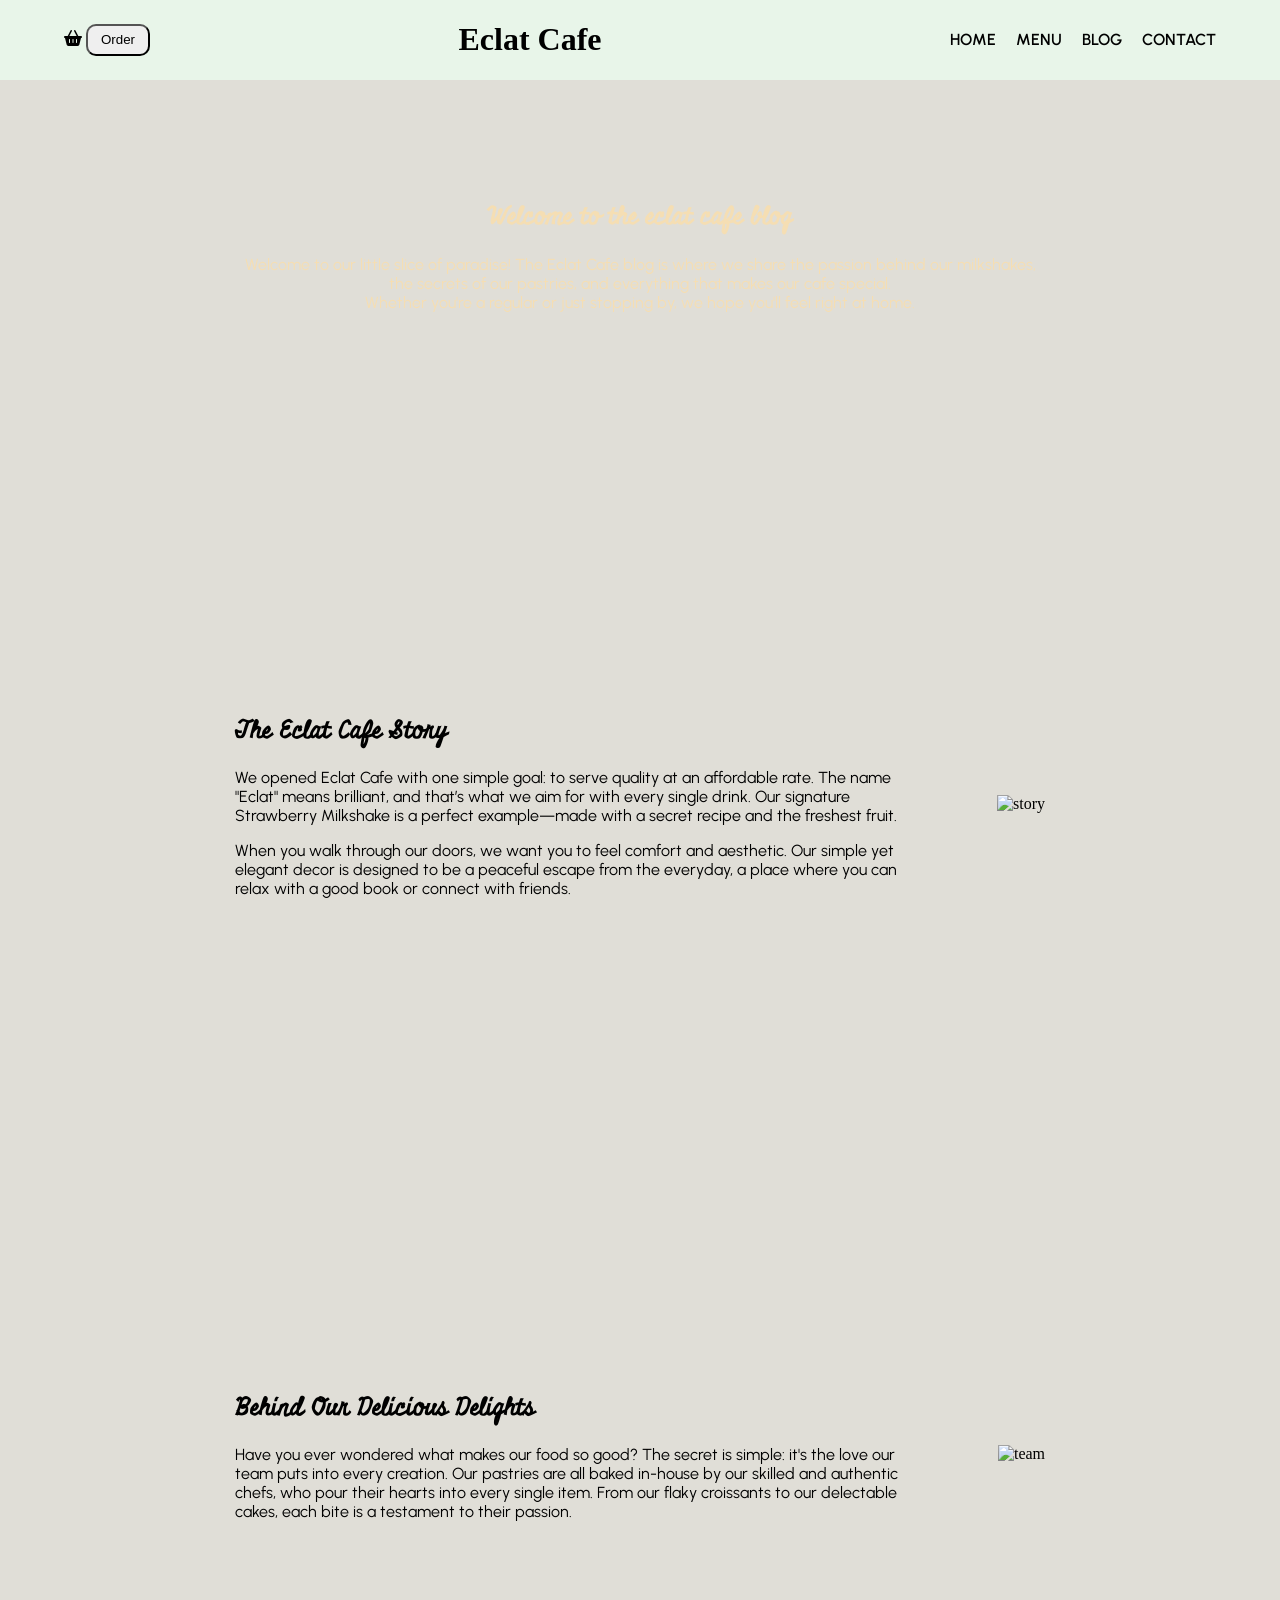
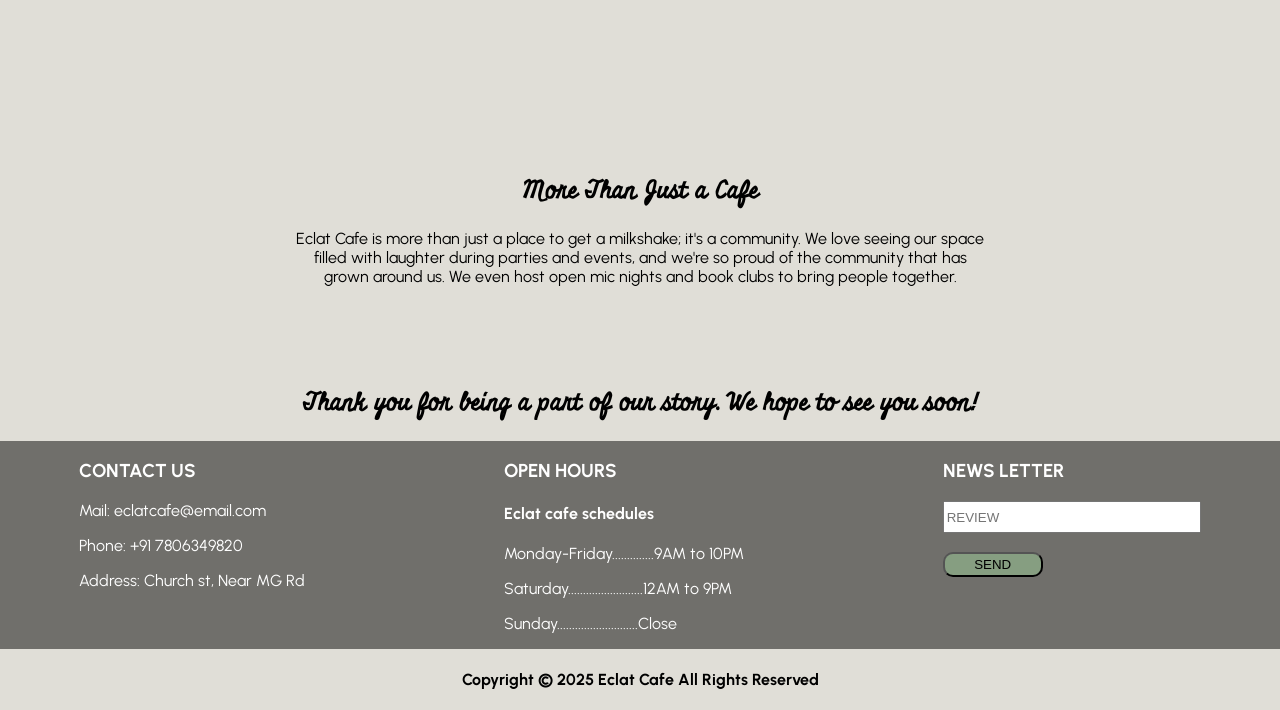
==== blog.html @ 1bf88d4f "Website Responsivness update" ====
<!DOCTYPE html>
<html lang="en">
<head>
    <meta charset="UTF-8">
    <meta name="viewport" content="width=device-width, initial-scale=1.0">
    <title>Blog</title>
<link rel="stylesheet" href="Assets/css/blog.css">
<link rel="stylesheet" href="https://cdnjs.cloudflare.com/ajax/libs/font-awesome/6.4.0/css/all.min.css">
<link rel="icon" href="Assets/image/home/Eclat Logo.png">
<link rel="preconnect" href="https://fonts.googleapis.com">
<link rel="preconnect" href="https://fonts.gstatic.com" crossorigin>
<link href="https://fonts.googleapis.com/css2?family=Pacifico&display=swap" rel="stylesheet">
<link rel="preconnect" href="https://fonts.googleapis.com">
<link rel="preconnect" href="https://fonts.googleapis.com">
<link rel="preconnect" href="https://fonts.gstatic.com" crossorigin>
<link href="https://fonts.googleapis.com/css2?family=Miniver&display=swap" rel="stylesheet">
<link rel="preconnect" href="https://fonts.googleapis.com">
<link rel="preconnect" href="https://fonts.gstatic.com" crossorigin>
<link href="https://fonts.googleapis.com/css2?family=Urbanist:ital,wght@0,100..900;1,100..900&display=swap" rel="stylesheet">    
</head>
<body>
<header>
  <div class="banner-div">
    <div class="main-div">
      <div class="button-div">
        <i class="fa-solid fa-basket-shopping" id="shop-icon"></i>
        <button type="button" class="button-1">Order</button>
      </div>
      <div class="brand-div">
        <h1 style="color: rgb(0, 0, 0)">Eclat Cafe</h1>
      </div>
      <div class="menu-toggle" id="menu-toggle">
        <i class="fa-solid fa-bars"></i>
      </div>
      <!-- Navigation -->
      <div class="nav-link" id="nav-link">
        <ul>
          <li><a href="index.html">HOME</a></li>
          <li><a href="menu.html">MENU</a></li>
          <li><a href="blog.html">BLOG</a></li>
          <li><a href="contact.html">CONTACT</a></li>
        </ul>
      </div>
    </div>
  </div>
</header>

<section class="section" id="one">
       <div class="welcome-text">
        <h1 class="head">Welcome to the eclat cafe blog</h1>
        <p>Welcome to our little slice of paradise! The Eclat Cafe blog is where we share the passion behind our milkshakes, <br> the secrets of our pastries, and everything that makes our cafe special. <br>Whether you're a regular or just stopping by, we hope you'll feel right at home.</p>
    </div>
</section>
<br>
<br>
<br>
<section class="section" id="two">
    <div>
        <h1 class="head">The Eclat Cafe Story</h1>
        <p>We opened Eclat Cafe with one simple goal: to serve quality at an affordable rate. The name <br> "Eclat" means brilliant, and that’s what we aim for with every single drink. Our signature <br>Strawberry Milkshake is a perfect example—made with a secret recipe and the freshest fruit.</p>
        <p>When you walk through our doors, we want you to feel comfort and aesthetic. Our simple yet <br> elegant decor is designed to be a peaceful escape from the everyday, a place where you can <br> relax with a good book or connect with friends.</p>
    </div>
    <div>
        <img src="Assets/image/blog/Story.png" alt="story" class="story-img">
    </div>
</section>
<section class="section" id="three">
    <div>
        <h1 class="head">Behind Our Delicious Delights</h1>
        <p>Have you ever wondered what makes our food so good? The secret is simple: it's the love our <br>
        team puts into every creation. Our pastries are all baked in-house by our skilled and authentic <br>
        chefs, who pour their hearts into every single item. From our flaky croissants to our delectable <br>
        cakes, each bite is a testament to their passion.
        </p>
    </div>
    <div>
        <img src="Assets/image/blog/Team.png" alt="team" class="team-img">
    </div>
</section>
<section class="section" id="four">
    <h1 class="head">More Than Just a Cafe</h1>
    <p>Eclat Cafe is more than just a place to get a milkshake; it's a community. We love seeing our space <br>
     filled with laughter during parties and events, and we're so proud of the community that has <br>
      grown around us. We even host open mic nights and book clubs to bring people together.
    </p>
    <h2 class="head" id="thank">Thank you for being a part of our story. We hope to see you soon!</h2>
</section>
<footer class="footer">
<div class="footer-div">
 <div>
    <h3>CONTACT US</h3>
    <p>Mail: <span>eclatcafe@email.com</span></p>
    <p>Phone: <span>+91 7806349820</span></p>
    <p>Address: <span>Church st, Near MG Rd <br></span></p>
 </div>
 <div>
    <h3>OPEN HOURS</h3>
    <h4>Eclat cafe schedules</h4>
    <p>Monday-Friday..............9AM to 10PM</p>
    <p>Saturday.........................12AM to 9PM</p>
    <p>Sunday...........................Close</p>
 </div>
 <div>
    <h3>NEWS LETTER</h3>
    <input type="text" class="send-input" placeholder="REVIEW">
    <br>
    <br>
    <button type="submit" class="send-btn">SEND</button>
 </div>
</div>
</footer>
<section class="copy">
    <h4>Copyright © 2025 Eclat Cafe All Rights Reserved</h4>
</section>
</body>
</html>
---- Assets/css/blog.css ----
body {
  margin: 0px;
  background-color: #E0DED7;
}

/* navigation Bar */

header {
  background-color: #E8F5E9;
  width: 100%;
  height: 80px;
  position: fixed;
  top: 0;
  z-index: 1000;
}

.main-div {
  display: flex;
  align-items: center;
  justify-content: space-between;
  padding: 0 5%;
}
.nav-link ul {
  display: flex;
  gap: 20px;
  list-style: none;
}
.nav-link a {
  text-decoration: none;
  color: black;
  font-family: urbanist, sans-serif;
  font-weight: 600;
}
.menu-toggle {
  display: none;
  font-size: 25px;
  cursor: pointer;
}

.button-1 {
  width: 4rem;
  height: 2rem;
  border-radius: 10px;
}
/* ------------ */

footer{
  font-family: urbanist, sans-serif;
}

.footer {
  width: 100%;
  background-image: linear-gradient(rgba(0, 0, 0, 0.5), rgba(0, 0, 0, 0.5)), url(../image/home/footer.png);
  background-size: cover;
  background-position: center;
  color: white;
}
.footer-div {
  display: flex;
  flex-wrap: wrap;
  gap: 40px;
  justify-content: space-around;
}

.send-input{
  width: 250px;
  height: 26px;
}

.send-btn{
  width: 100px;
  height: 25px;
  background-color: #869E81;
  border-radius: 10px;
}

.copy{
  text-align: center;
  font-family: urbanist;
  width: 100%;
  height: 40px;
  background-color: #E0DED7;
}

.head{
    font-family: miniver;
}

p{
    font-family: urbanist;
}

#one{
  height: 500px;
  width: 100%;
  text-align: center;
  background-image: url(../image/blog/Background.png);
  background-repeat: no-repeat;
  background-size: cover;
  color: wheat;
}

.welcome-text{
  padding-top: 180px;
}

.main-div{
  margin-bottom: 50px; 
}

#two{
  height: 500px;
  width: auto;
  align-items: center;
  justify-content: center;
  display: flex;
  flex-wrap: wrap;
}

#three{
  width: auto;
  height: 600px;
  align-items: center;
  justify-content: center;
  margin-top: 100px;
  display: flex;
  flex-wrap: wrap;
}

#four{
  width: auto;
  height: auto;
  text-align: center;  
}

#thank{
  padding-top: 80px;
}

.team-img,.story-img{
  width: 500px;
  height: 320px;
  padding-left: 100px;
}

@media (max-width: 768px) {
  .nav-link {
    display: none;
    position: absolute;
    top: 80px;
    right: 0;
    background: #E8F5E9;
    width: 100%;
    text-align: center;
    padding: 20px 0;
  }
  .nav-link ul {
    flex-direction: column;
    gap: 15px;
  }
  .menu-toggle {
    display: block;
  }
  .nav-link.active {
    display: block;
  }
  .team-img,.story-img{
    padding-left: 0;
    width: 90%;
  }
}

@media (max-width:425px){
  p{
    font-size: 14px;
  }
  .section{
    text-align: center;
  }
}
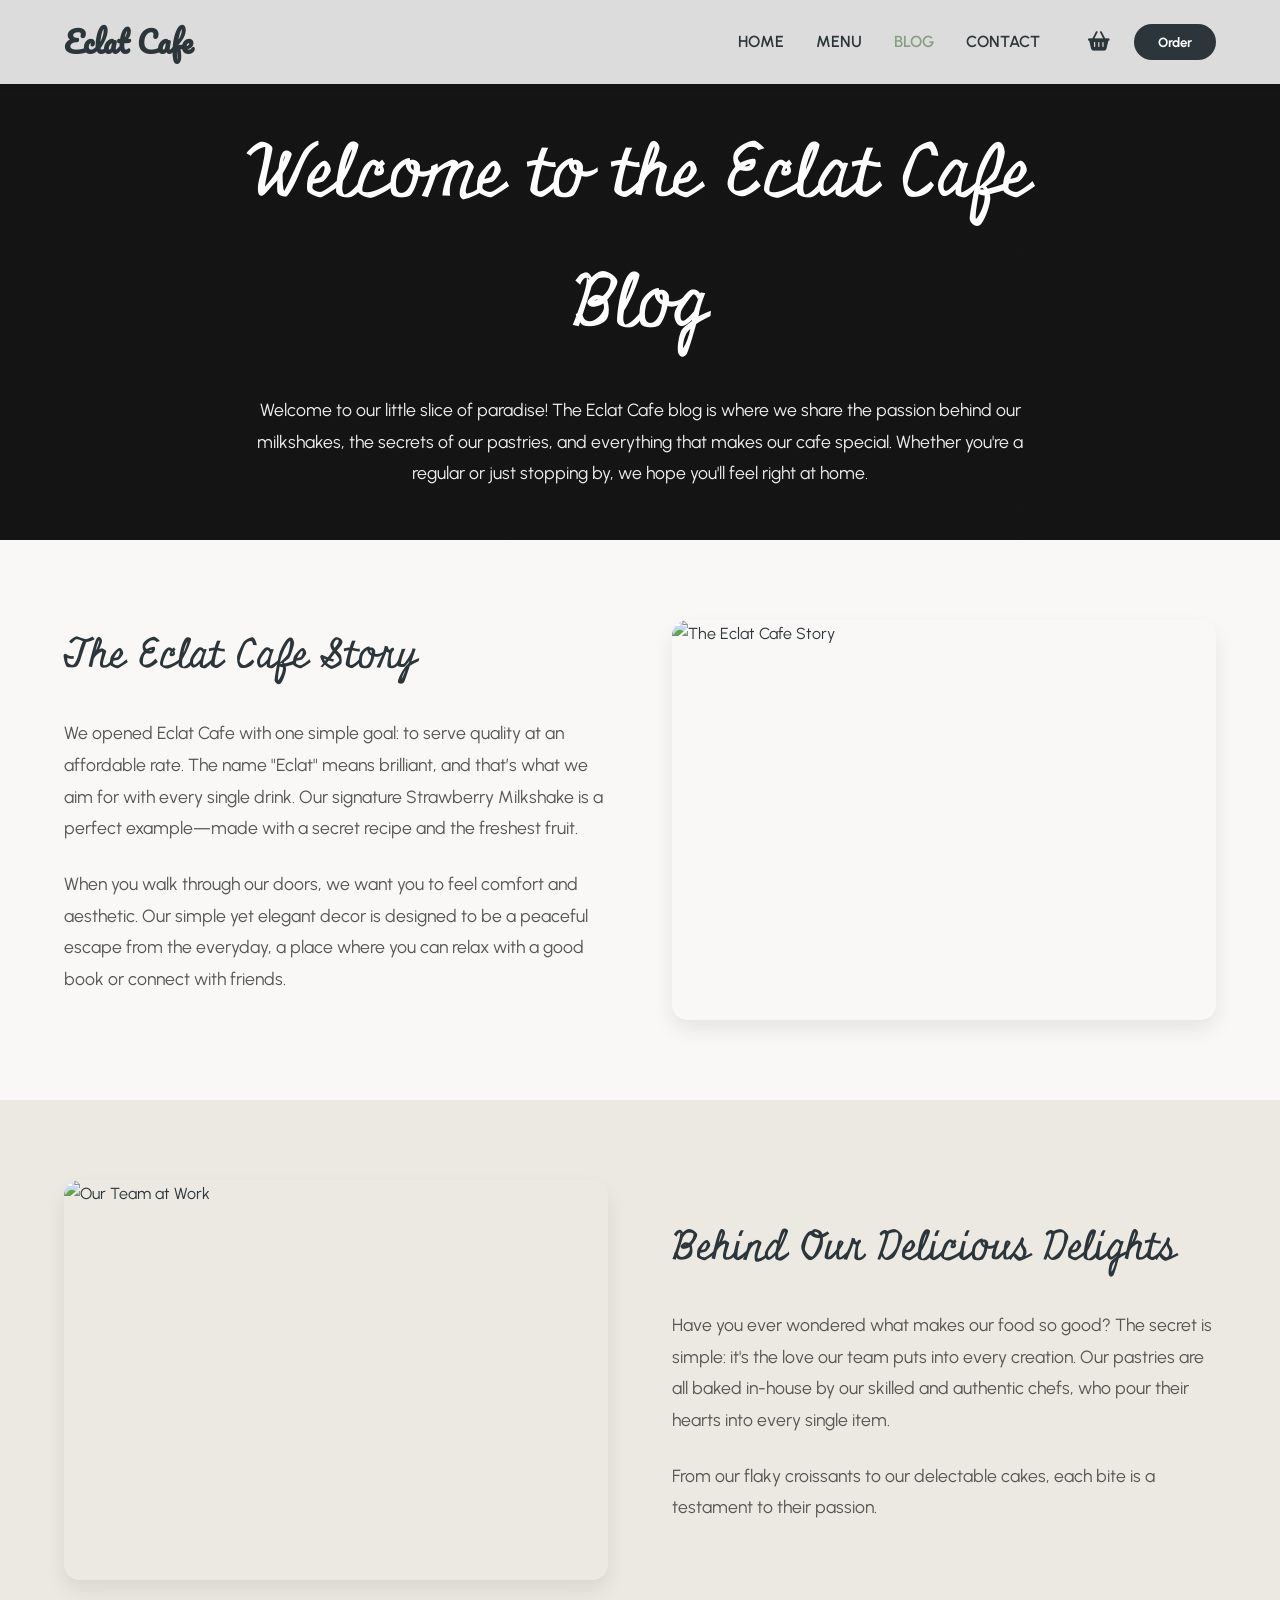
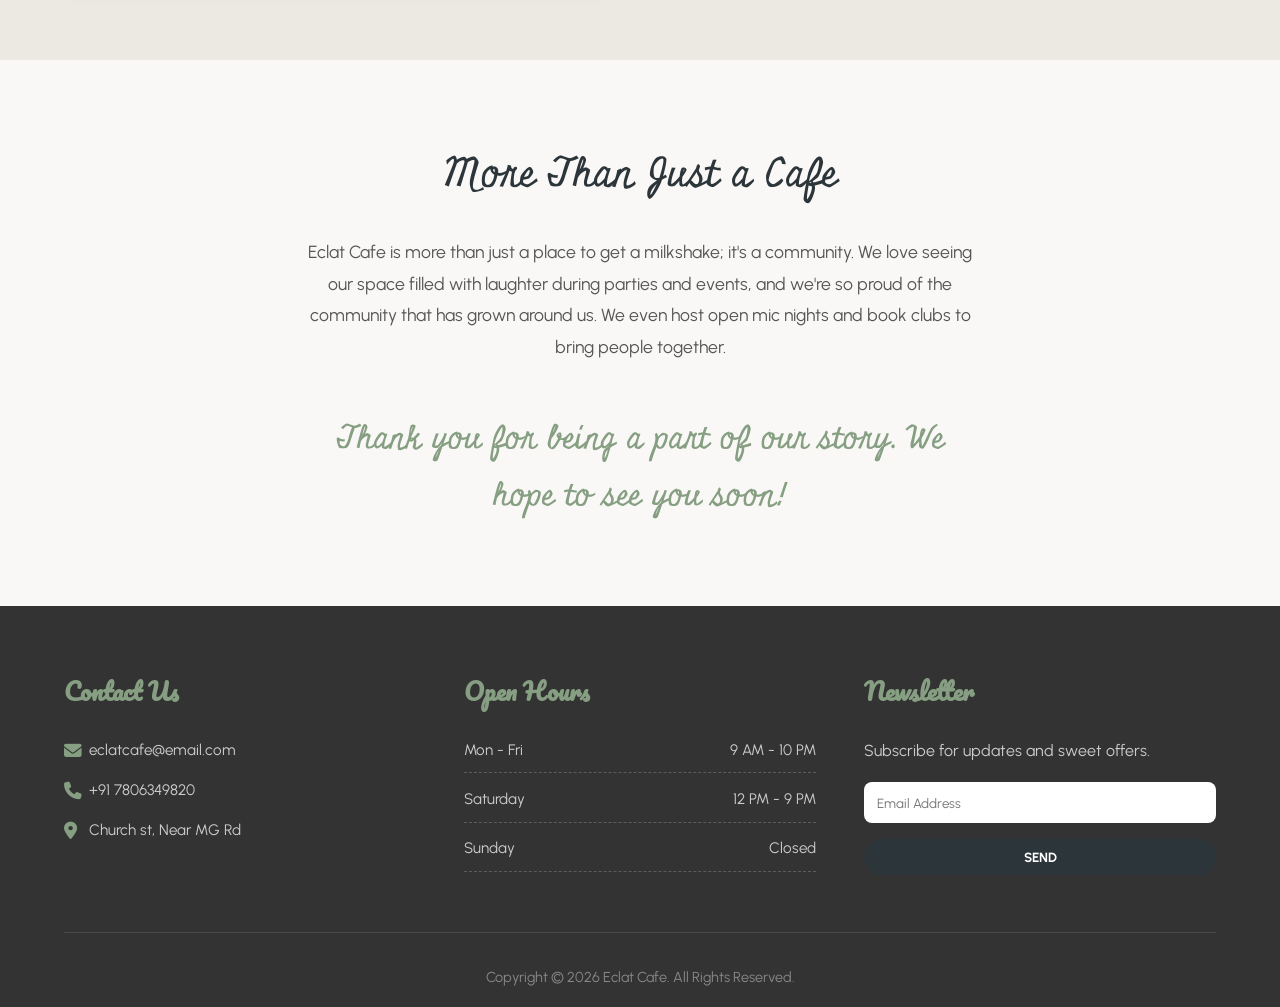
==== commit 1c7c21b4: "Website Redisign" ====
--- a/blog.html
+++ b/blog.html
@@ -1,116 +1,112 @@
 <!DOCTYPE html>
 <html lang="en">
-<head>
-    <meta charset="UTF-8">
-    <meta name="viewport" content="width=device-width, initial-scale=1.0">
-    <title>Blog</title>
-<link rel="stylesheet" href="Assets/css/blog.css">
-<link rel="stylesheet" href="https://cdnjs.cloudflare.com/ajax/libs/font-awesome/6.4.0/css/all.min.css">
-<link rel="icon" href="Assets/image/home/Eclat Logo.png">
-<link rel="preconnect" href="https://fonts.googleapis.com">
-<link rel="preconnect" href="https://fonts.gstatic.com" crossorigin>
-<link href="https://fonts.googleapis.com/css2?family=Pacifico&display=swap" rel="stylesheet">
-<link rel="preconnect" href="https://fonts.googleapis.com">
-<link rel="preconnect" href="https://fonts.googleapis.com">
-<link rel="preconnect" href="https://fonts.gstatic.com" crossorigin>
-<link href="https://fonts.googleapis.com/css2?family=Miniver&display=swap" rel="stylesheet">
-<link rel="preconnect" href="https://fonts.googleapis.com">
-<link rel="preconnect" href="https://fonts.gstatic.com" crossorigin>
-<link href="https://fonts.googleapis.com/css2?family=Urbanist:ital,wght@0,100..900;1,100..900&display=swap" rel="stylesheet">    
-</head>
-<body>
-<header>
-  <div class="banner-div">
-    <div class="main-div">
-      <div class="button-div">
-        <i class="fa-solid fa-basket-shopping" id="shop-icon"></i>
-        <button type="button" class="button-1">Order</button>
+  <head>
+    <meta charset="UTF-8" />
+    <meta name="viewport" content="width=device-width, initial-scale=1.0" />
+    <title>Blog | Eclat Cafe</title>
+    <link rel="preconnect" href="https://fonts.googleapis.com" />
+    <link rel="preconnect" href="https://fonts.gstatic.com" crossorigin />
+    <link href="https://fonts.googleapis.com/css2?family=Miniver&family=Pacifico&family=Urbanist:wght@400;600;700&display=swap" rel="stylesheet" />
+    <link rel="stylesheet" href="https://cdnjs.cloudflare.com/ajax/libs/font-awesome/6.4.0/css/all.min.css" />
+    <link rel="stylesheet" href="./Assets/css/blog.css" />
+    <link rel="icon" href="Assets/image/home/Eclat Logo.png" />
+  </head>
+  <body>
+    <header class="header">
+      <div class="nav-container">
+        <a href="index.html" class="brand">
+          <h1>Eclat Cafe</h1>
+        </a>
+        <input type="checkbox" id="menu-toggle-checkbox" hidden />
+        <label for="menu-toggle-checkbox" class="menu-toggle">
+          <i class="fa-solid fa-bars"></i>
+        </label>
+        <nav class="nav-menu">
+          <ul class="nav-links">
+            <li><a href="index.html">HOME</a></li>
+            <li><a href="menu.html">MENU</a></li>
+            <li><a href="blog.html" class="active">BLOG</a></li>
+            <li><a href="contact.html">CONTACT</a></li>
+          </ul>
+          <div class="header-actions">
+            <i class="fa-solid fa-basket-shopping cart-icon"></i>
+            <button class="btn btn-primary">Order</button>
+          </div>
+        </nav>
       </div>
-      <div class="brand-div">
-        <h1 style="color: rgb(0, 0, 0)">Eclat Cafe</h1>
+    </header>
+
+    <section class="blog-hero">
+      <div class="hero-content">
+        <h1 class="blog-title">Welcome to the Eclat Cafe Blog</h1>
+        <p class="blog-subtitle">Welcome to our little slice of paradise! The Eclat Cafe blog is where we share the passion behind our milkshakes, the secrets of our pastries, and everything that makes our cafe special. Whether you're a regular or just stopping by, we hope you'll feel right at home.</p>
       </div>
-      <div class="menu-toggle" id="menu-toggle">
-        <i class="fa-solid fa-bars"></i>
+    </section>
+
+    <section class="blog-section">
+      <div class="article-grid">
+        <div class="article-text">
+          <h2 class="article-head">The Eclat Cafe Story</h2>
+          <p>We opened Eclat Cafe with one simple goal: to serve quality at an affordable rate. The name "Eclat" means brilliant, and that’s what we aim for with every single drink. Our signature Strawberry Milkshake is a perfect example—made with a secret recipe and the freshest fruit.</p>
+          <p>When you walk through our doors, we want you to feel comfort and aesthetic. Our simple yet elegant decor is designed to be a peaceful escape from the everyday, a place where you can relax with a good book or connect with friends.</p>
+        </div>
+        <div class="article-image">
+          <img src="Assets/image/blog/Story.png" alt="The Eclat Cafe Story" />
+        </div>
       </div>
-      <!-- Navigation -->
-      <div class="nav-link" id="nav-link">
-        <ul>
-          <li><a href="index.html">HOME</a></li>
-          <li><a href="menu.html">MENU</a></li>
-          <li><a href="blog.html">BLOG</a></li>
-          <li><a href="contact.html">CONTACT</a></li>
-        </ul>
+    </section>
+
+    <section class="blog-section bg-alt">
+      <div class="article-grid reverse">
+        <div class="article-text">
+          <h2 class="article-head">Behind Our Delicious Delights</h2>
+          <p>Have you ever wondered what makes our food so good? The secret is simple: it's the love our team puts into every creation. Our pastries are all baked in-house by our skilled and authentic chefs, who pour their hearts into every single item.</p>
+          <p>From our flaky croissants to our delectable cakes, each bite is a testament to their passion.</p>
+        </div>
+        <div class="article-image">
+          <img src="Assets/image/blog/Team.png" alt="Our Team at Work" />
+        </div>
       </div>
-    </div>
-  </div>
-</header>
+    </section>
 
-<section class="section" id="one">
-       <div class="welcome-text">
-        <h1 class="head">Welcome to the eclat cafe blog</h1>
-        <p>Welcome to our little slice of paradise! The Eclat Cafe blog is where we share the passion behind our milkshakes, <br> the secrets of our pastries, and everything that makes our cafe special. <br>Whether you're a regular or just stopping by, we hope you'll feel right at home.</p>
-    </div>
-</section>
-<br>
-<br>
-<br>
-<section class="section" id="two">
-    <div>
-        <h1 class="head">The Eclat Cafe Story</h1>
-        <p>We opened Eclat Cafe with one simple goal: to serve quality at an affordable rate. The name <br> "Eclat" means brilliant, and that’s what we aim for with every single drink. Our signature <br>Strawberry Milkshake is a perfect example—made with a secret recipe and the freshest fruit.</p>
-        <p>When you walk through our doors, we want you to feel comfort and aesthetic. Our simple yet <br> elegant decor is designed to be a peaceful escape from the everyday, a place where you can <br> relax with a good book or connect with friends.</p>
-    </div>
-    <div>
-        <img src="Assets/image/blog/Story.png" alt="story" class="story-img">
-    </div>
-</section>
-<section class="section" id="three">
-    <div>
-        <h1 class="head">Behind Our Delicious Delights</h1>
-        <p>Have you ever wondered what makes our food so good? The secret is simple: it's the love our <br>
-        team puts into every creation. Our pastries are all baked in-house by our skilled and authentic <br>
-        chefs, who pour their hearts into every single item. From our flaky croissants to our delectable <br>
-        cakes, each bite is a testament to their passion.
-        </p>
-    </div>
-    <div>
-        <img src="Assets/image/blog/Team.png" alt="team" class="team-img">
-    </div>
-</section>
-<section class="section" id="four">
-    <h1 class="head">More Than Just a Cafe</h1>
-    <p>Eclat Cafe is more than just a place to get a milkshake; it's a community. We love seeing our space <br>
-     filled with laughter during parties and events, and we're so proud of the community that has <br>
-      grown around us. We even host open mic nights and book clubs to bring people together.
-    </p>
-    <h2 class="head" id="thank">Thank you for being a part of our story. We hope to see you soon!</h2>
-</section>
-<footer class="footer">
-<div class="footer-div">
- <div>
-    <h3>CONTACT US</h3>
-    <p>Mail: <span>eclatcafe@email.com</span></p>
-    <p>Phone: <span>+91 7806349820</span></p>
-    <p>Address: <span>Church st, Near MG Rd <br></span></p>
- </div>
- <div>
-    <h3>OPEN HOURS</h3>
-    <h4>Eclat cafe schedules</h4>
-    <p>Monday-Friday..............9AM to 10PM</p>
-    <p>Saturday.........................12AM to 9PM</p>
-    <p>Sunday...........................Close</p>
- </div>
- <div>
-    <h3>NEWS LETTER</h3>
-    <input type="text" class="send-input" placeholder="REVIEW">
-    <br>
-    <br>
-    <button type="submit" class="send-btn">SEND</button>
- </div>
-</div>
-</footer>
-<section class="copy">
-    <h4>Copyright © 2025 Eclat Cafe All Rights Reserved</h4>
-</section>
-</body>
+    <section class="blog-section conclusion-section">
+      <div class="conclusion-content">
+        <h2 class="article-head">More Than Just a Cafe</h2>
+        <p>Eclat Cafe is more than just a place to get a milkshake; it's a community. We love seeing our space filled with laughter during parties and events, and we're so proud of the community that has grown around us. We even host open mic nights and book clubs to bring people together.</p>
+        <h3 class="thank-you-text">Thank you for being a part of our story. We hope to see you soon!</h3>
+      </div>
+    </section>
+
+    <footer class="footer">
+      <div class="footer-grid">
+        <div class="footer-col">
+          <h3>Contact Us</h3>
+          <div class="contact-info">
+            <p><i class="fa-solid fa-envelope"></i> eclatcafe@email.com</p>
+            <p><i class="fa-solid fa-phone"></i> +91 7806349820</p>
+            <p><i class="fa-solid fa-location-dot"></i> Church st, Near MG Rd</p>
+          </div>
+        </div>
+        <div class="footer-col">
+          <h3>Open Hours</h3>
+          <div class="hours-info">
+            <p><span>Mon - Fri</span> <span>9 AM - 10 PM</span></p>
+            <p><span>Saturday</span> <span>12 PM - 9 PM</span></p>
+            <p><span>Sunday</span> <span>Closed</span></p>
+          </div>
+        </div>
+        <div class="footer-col">
+          <h3>Newsletter</h3>
+          <p class="newsletter-text">Subscribe for updates and sweet offers.</p>
+          <form class="newsletter-form">
+            <input type="email" placeholder="Email Address" required />
+            <button type="submit" class="btn btn-primary">SEND</button>
+          </form>
+        </div>
+      </div>
+      <div class="footer-bottom">
+        <p>Copyright © 2026 Eclat Cafe. All Rights Reserved.</p>
+      </div>
+    </footer>
+  </body>
 </html>
--- a/Assets/css/blog.css
+++ b/Assets/css/blog.css
@@ -1,182 +1,351 @@
+:root {
+  --bg-color: #F9F8F6;
+  --bg-alt: #EBE9E1;
+  --card-bg: #FFFFFF;
+  --primary-color: #869E81;
+  --primary-hover: #6c8268;
+  --text-main: #2C3539;
+  --text-muted: #555555;
+  --font-main: 'Urbanist', sans-serif;
+  --font-accent: 'Pacifico', cursive;
+  --font-blog: 'Miniver', cursive;
+  --shadow-sm: 0 4px 6px rgba(0, 0, 0, 0.05);
+  --shadow-md: 0 10px 20px rgba(0, 0, 0, 0.08);
+  --radius: 16px;
+  --transition: all 0.3s ease;
+}
+
+* {
+  margin: 0;
+  padding: 0;
+  box-sizing: border-box;
+}
+
 body {
-  margin: 0px;
-  background-color: #E0DED7;
-}
-
-/* navigation Bar */
-
-header {
-  background-color: #E8F5E9;
-  width: 100%;
-  height: 80px;
+  font-family: var(--font-main);
+  background-color: var(--bg-color);
+  color: var(--text-main);
+  line-height: 1.8;
+}
+
+a {
+  text-decoration: none;
+  color: inherit;
+}
+
+ul {
+  list-style: none;
+}
+
+img {
+  max-width: 100%;
+  display: block;
+}
+
+.btn {
+  padding: 0.6rem 1.5rem;
+  border-radius: 30px;
+  font-family: var(--font-main);
+  font-weight: 700;
+  cursor: pointer;
+  border: none;
+  transition: var(--transition);
+}
+
+.btn-primary {
+  background-color: var(--text-main);
+  color: #fff;
+}
+
+.btn-primary:hover {
+  background-color: var(--primary-color);
+}
+
+.header {
   position: fixed;
   top: 0;
+  width: 100%;
+  background: rgba(255, 255, 255, 0.85);
+  backdrop-filter: blur(10px);
+  -webkit-backdrop-filter: blur(10px);
   z-index: 1000;
-}
-
-.main-div {
-  display: flex;
-  align-items: center;
+  box-shadow: var(--shadow-sm);
+}
+
+.nav-container {
+  display: flex;
   justify-content: space-between;
-  padding: 0 5%;
-}
-.nav-link ul {
-  display: flex;
-  gap: 20px;
-  list-style: none;
-}
-.nav-link a {
-  text-decoration: none;
-  color: black;
-  font-family: urbanist, sans-serif;
+  align-items: center;
+  padding: 1rem 5%;
+  max-width: 1400px;
+  margin: 0 auto;
+}
+
+.brand h1 {
+  font-family: var(--font-accent);
+  font-size: 1.8rem;
+  color: var(--text-main);
+  margin: 0;
+}
+
+.nav-menu {
+  display: flex;
+  align-items: center;
+  gap: 3rem;
+}
+
+.nav-links {
+  display: flex;
+  gap: 2rem;
+}
+
+.nav-links a {
   font-weight: 600;
-}
+  font-size: 1rem;
+  position: relative;
+  transition: var(--transition);
+}
+
+.nav-links a:hover, .nav-links a.active {
+  color: var(--primary-color);
+}
+
+.header-actions {
+  display: flex;
+  align-items: center;
+  gap: 1.5rem;
+}
+
+.cart-icon {
+  font-size: 1.2rem;
+  cursor: pointer;
+  transition: var(--transition);
+}
+
+.cart-icon:hover {
+  color: var(--primary-color);
+}
+
 .menu-toggle {
   display: none;
-  font-size: 25px;
+  font-size: 1.5rem;
   cursor: pointer;
 }
 
-.button-1 {
-  width: 4rem;
-  height: 2rem;
-  border-radius: 10px;
-}
-/* ------------ */
-
-footer{
-  font-family: urbanist, sans-serif;
+.blog-hero {
+  min-height: 60vh;
+  background: linear-gradient(rgba(0, 0, 0, 0.6), rgba(0, 0, 0, 0.6)), url('../image/blog/Background.png') center/cover no-repeat;
+  background-color: #333;
+  display: flex;
+  align-items: center;
+  justify-content: center;
+  text-align: center;
+  padding: 100px 5% 40px;
+}
+
+.hero-content {
+  color: #fff;
+  max-width: 800px;
+}
+
+.blog-title {
+  font-family: var(--font-blog);
+  font-size: clamp(2.5rem, 6vw, 4.5rem);
+  font-weight: 400;
+  margin-bottom: 1.5rem;
+  color: #fff;
+}
+
+.blog-subtitle {
+  font-size: 1.1rem;
+  font-weight: 400;
+  color: #f0f0f0;
+}
+
+.blog-section {
+  padding: 5rem 5%;
+}
+
+.bg-alt {
+  background-color: var(--bg-alt);
+}
+
+.article-grid {
+  display: grid;
+  grid-template-columns: 1fr 1fr;
+  gap: 4rem;
+  align-items: center;
+  max-width: 1200px;
+  margin: 0 auto;
+}
+
+.article-text p {
+  font-size: 1.1rem;
+  color: var(--text-muted);
+  margin-bottom: 1.5rem;
+}
+
+.article-head {
+  font-family: var(--font-blog);
+  font-size: 2.5rem;
+  color: var(--text-main);
+  margin-bottom: 1.5rem;
+  font-weight: 400;
+}
+
+.article-image img {
+  border-radius: var(--radius);
+  box-shadow: var(--shadow-md);
+  width: 100%;
+  height: 400px;
+  object-fit: cover;
+}
+
+.reverse {
+  direction: rtl;
+}
+
+.reverse > * {
+  direction: ltr;
+}
+
+.conclusion-section {
+  text-align: center;
+  max-width: 800px;
+  margin: 0 auto;
+}
+
+.conclusion-content p {
+  font-size: 1.1rem;
+  color: var(--text-muted);
+  margin-bottom: 2rem;
+}
+
+.thank-you-text {
+  font-family: var(--font-blog);
+  font-size: 2rem;
+  color: var(--primary-color);
+  margin-top: 3rem;
+  font-weight: 400;
 }
 
 .footer {
+  background: linear-gradient(rgba(30, 30, 30, 0.9), rgba(30, 30, 30, 0.9)), url('../image/home/footer.png') center/cover;
+  color: #fff;
+  padding: 4rem 5% 1rem;
+}
+
+.footer-grid {
+  display: grid;
+  grid-template-columns: repeat(auto-fit, minmax(250px, 1fr));
+  gap: 3rem;
+  max-width: 1400px;
+  margin: 0 auto 3rem;
+}
+
+.footer-col h3 {
+  font-family: var(--font-accent);
+  font-size: 1.5rem;
+  margin-bottom: 1.5rem;
+  color: var(--primary-color);
+}
+
+.contact-info p, .hours-info p {
+  display: flex;
+  align-items: center;
+  margin-bottom: 0.8rem;
+  color: #ccc;
+  font-size: 0.95rem;
+}
+
+.contact-info i {
+  color: var(--primary-color);
+  width: 25px;
+  font-size: 1.1rem;
+}
+
+.hours-info p {
+  justify-content: space-between;
+  border-bottom: 1px dashed rgba(255, 255, 255, 0.2);
+  padding-bottom: 0.5rem;
+}
+
+.newsletter-text {
+  color: #ccc;
+  margin-bottom: 1rem;
+}
+
+.newsletter-form {
+  display: flex;
+  flex-direction: column;
+  gap: 1rem;
+}
+
+.newsletter-form input {
+  padding: 0.8rem;
+  border: none;
+  border-radius: 8px;
+  font-family: var(--font-main);
   width: 100%;
-  background-image: linear-gradient(rgba(0, 0, 0, 0.5), rgba(0, 0, 0, 0.5)), url(../image/home/footer.png);
-  background-size: cover;
-  background-position: center;
-  color: white;
-}
-.footer-div {
-  display: flex;
-  flex-wrap: wrap;
-  gap: 40px;
-  justify-content: space-around;
-}
-
-.send-input{
-  width: 250px;
-  height: 26px;
-}
-
-.send-btn{
-  width: 100px;
-  height: 25px;
-  background-color: #869E81;
-  border-radius: 10px;
-}
-
-.copy{
+}
+
+.footer-bottom {
   text-align: center;
-  font-family: urbanist;
-  width: 100%;
-  height: 40px;
-  background-color: #E0DED7;
-}
-
-.head{
-    font-family: miniver;
-}
-
-p{
-    font-family: urbanist;
-}
-
-#one{
-  height: 500px;
-  width: 100%;
-  text-align: center;
-  background-image: url(../image/blog/Background.png);
-  background-repeat: no-repeat;
-  background-size: cover;
-  color: wheat;
-}
-
-.welcome-text{
-  padding-top: 180px;
-}
-
-.main-div{
-  margin-bottom: 50px; 
-}
-
-#two{
-  height: 500px;
-  width: auto;
-  align-items: center;
-  justify-content: center;
-  display: flex;
-  flex-wrap: wrap;
-}
-
-#three{
-  width: auto;
-  height: 600px;
-  align-items: center;
-  justify-content: center;
-  margin-top: 100px;
-  display: flex;
-  flex-wrap: wrap;
-}
-
-#four{
-  width: auto;
-  height: auto;
-  text-align: center;  
-}
-
-#thank{
-  padding-top: 80px;
-}
-
-.team-img,.story-img{
-  width: 500px;
-  height: 320px;
-  padding-left: 100px;
+  padding-top: 2rem;
+  border-top: 1px solid rgba(255, 255, 255, 0.1);
+  color: #888;
+  font-size: 0.9rem;
+}
+
+@media (max-width: 992px) {
+  .article-grid {
+    grid-template-columns: 1fr;
+    gap: 2rem;
+  }
+  
+  .reverse {
+    direction: ltr;
+  }
+  
+  .article-text {
+    text-align: center;
+  }
 }
 
 @media (max-width: 768px) {
-  .nav-link {
+  .menu-toggle {
+    display: block;
+  }
+
+  .nav-menu {
     display: none;
     position: absolute;
-    top: 80px;
-    right: 0;
-    background: #E8F5E9;
+    top: 100%;
+    left: 0;
     width: 100%;
-    text-align: center;
-    padding: 20px 0;
-  }
-  .nav-link ul {
+    background-color: #fff;
+    box-shadow: 0 10px 10px rgba(0,0,0,0.1);
+    padding: 2rem 0;
     flex-direction: column;
-    gap: 15px;
-  }
-  .menu-toggle {
-    display: block;
-  }
-  .nav-link.active {
-    display: block;
-  }
-  .team-img,.story-img{
-    padding-left: 0;
-    width: 90%;
-  }
-}
-
-@media (max-width:425px){
-  p{
-    font-size: 14px;
-  }
-  .section{
-    text-align: center;
-  }
-}
-
-
+    gap: 2rem;
+  }
+
+  #menu-toggle-checkbox:checked ~ .nav-menu {
+    display: flex;
+  }
+
+  .nav-links {
+    flex-direction: column;
+    align-items: center;
+    gap: 1.5rem;
+  }
+
+  .header-actions {
+    flex-direction: column;
+    gap: 1rem;
+  }
+  
+  .article-image img {
+    height: 300px;
+  }
+}
